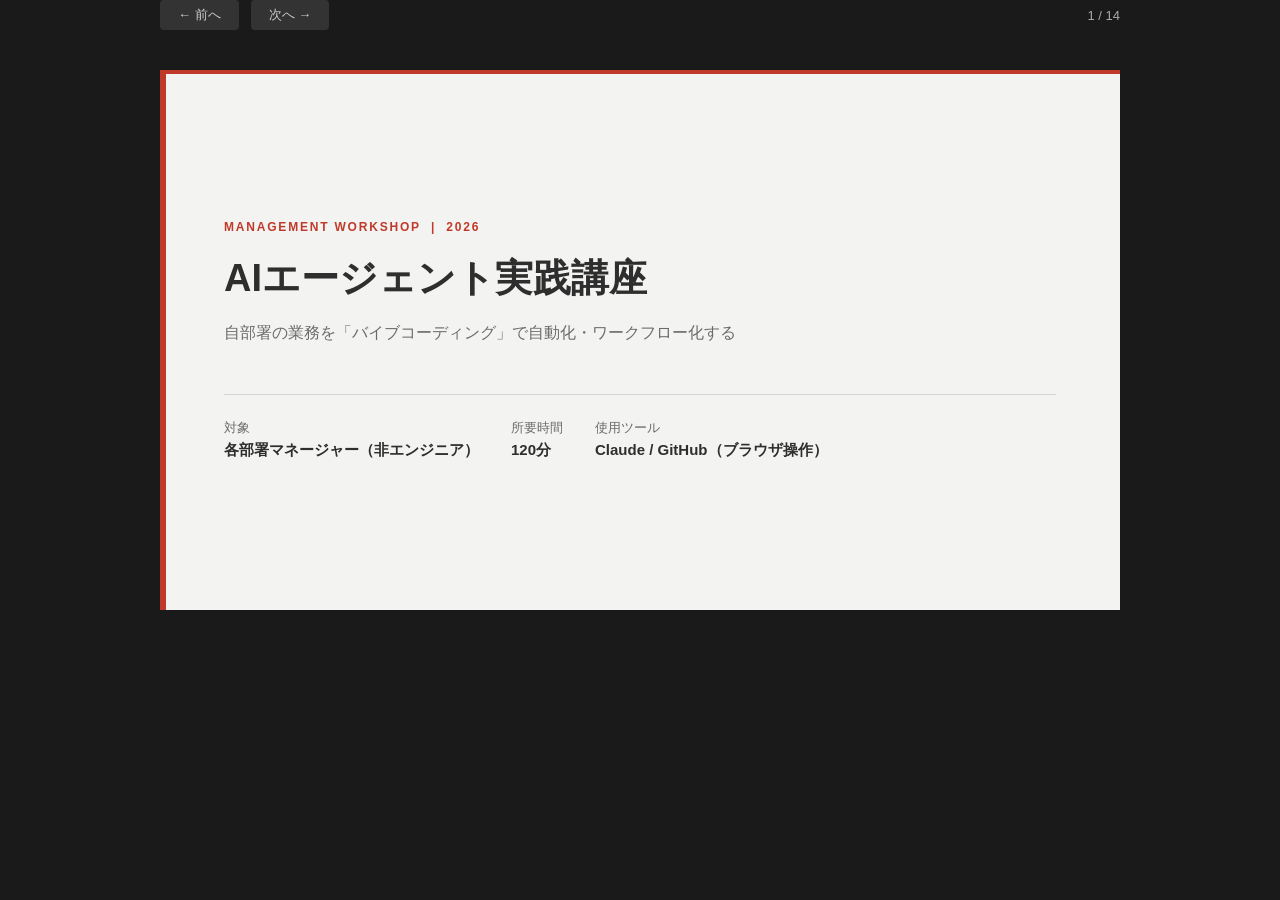
==== slides.html @ 0239a80a "Add training slide deck as slides.html HTML presentation with keyboard/click navigation covering all" ====
<!DOCTYPE html>
<html lang="ja">
<head>
  <meta charset="UTF-8" />
  <meta name="viewport" content="width=device-width, initial-scale=1.0" />
  <title>AIエージェント実践講座</title>
  <style>
    /* ===== 基本設定 ===== */
    * { box-sizing: border-box; margin: 0; padding: 0; }

    :root {
      --bg:      #F3F3F1;
      --bg-alt:  #ECEAE7;
      --text:    #2E2E2E;
      --sub:     #6B6B6B;
      --accent:  #C03A2B;
      --white:   #FFFFFF;
      --border:  #D8D5D0;
    }

    body {
      background: #1a1a1a;
      font-family: "Hiragino Sans", "Hiragino Kaku Gothic ProN", "Noto Sans JP", sans-serif;
      color: var(--text);
    }

    /* ===== スライド共通 ===== */
    .slide {
      display: none;
      width: 960px;
      min-height: 540px;
      margin: 40px auto;
      background: var(--bg);
      position: relative;
      overflow: hidden;
      padding: 56px 64px;
    }
    .slide.active { display: flex; flex-direction: column; justify-content: center; }

    /* 上部アクセントライン（全スライド共通） */
    .slide::before {
      content: "";
      position: absolute;
      top: 0; left: 0; right: 0;
      height: 4px;
      background: var(--accent);
    }

    /* ===== ナビゲーション ===== */
    #nav {
      width: 960px;
      margin: 0 auto 16px;
      display: flex;
      align-items: center;
      gap: 12px;
      color: #aaa;
      font-size: 13px;
    }
    #nav button {
      background: #333;
      color: #ccc;
      border: none;
      padding: 6px 18px;
      border-radius: 4px;
      cursor: pointer;
      font-size: 13px;
      transition: background 0.15s;
    }
    #nav button:hover { background: var(--accent); color: #fff; }
    #slide-counter { margin-left: auto; }

    /* ===== タイトルスライド ===== */
    .slide-title {
      background: var(--bg);
    }
    .slide-title .eyebrow {
      font-size: 12px;
      letter-spacing: 0.15em;
      text-transform: uppercase;
      color: var(--accent);
      font-weight: 600;
      margin-bottom: 20px;
    }
    .slide-title h1 {
      font-size: 38px;
      font-weight: 700;
      line-height: 1.3;
      color: var(--text);
      margin-bottom: 16px;
    }
    .slide-title .subtitle {
      font-size: 16px;
      color: var(--sub);
      margin-bottom: 48px;
      line-height: 1.7;
    }
    .slide-title .meta {
      display: flex;
      gap: 32px;
      border-top: 1px solid var(--border);
      padding-top: 24px;
    }
    .slide-title .meta-item {
      font-size: 13px;
      color: var(--sub);
    }
    .slide-title .meta-item span {
      display: block;
      font-size: 15px;
      font-weight: 600;
      color: var(--text);
      margin-top: 4px;
    }
    .slide-title .accent-bar {
      position: absolute;
      left: 0; top: 0; bottom: 0;
      width: 6px;
      background: var(--accent);
    }

    /* ===== セクション区切りスライド ===== */
    .slide-section {
      background: var(--bg-alt);
    }
    .slide-section .section-number {
      font-size: 11px;
      letter-spacing: 0.2em;
      color: var(--accent);
      font-weight: 700;
      margin-bottom: 16px;
    }
    .slide-section h2 {
      font-size: 40px;
      font-weight: 700;
      color: var(--text);
      line-height: 1.3;
      margin-bottom: 20px;
    }
    .slide-section .section-desc {
      font-size: 15px;
      color: var(--sub);
      line-height: 1.8;
      max-width: 600px;
    }
    .slide-section .time-badge {
      display: inline-block;
      background: var(--accent);
      color: #fff;
      font-size: 12px;
      font-weight: 600;
      padding: 4px 14px;
      border-radius: 2px;
      margin-bottom: 24px;
    }

    /* ===== コンテンツスライド共通 ===== */
    .slide-content h2 {
      font-size: 22px;
      font-weight: 700;
      color: var(--text);
      margin-bottom: 28px;
      padding-bottom: 12px;
      border-bottom: 1px solid var(--border);
    }
    .slide-content h3 {
      font-size: 15px;
      font-weight: 700;
      color: var(--accent);
      margin-bottom: 10px;
      letter-spacing: 0.05em;
    }

    /* ===== 引用ブロック ===== */
    .quote-block {
      border-left: 4px solid var(--accent);
      padding: 20px 28px;
      background: var(--white);
      margin: 8px 0 24px;
      border-radius: 0 4px 4px 0;
    }
    .quote-block p {
      font-size: 18px;
      font-weight: 600;
      color: var(--text);
      line-height: 1.7;
    }
    .quote-block .quote-sub {
      font-size: 14px;
      color: var(--sub);
      margin-top: 12px;
      font-weight: 400;
      line-height: 1.7;
    }

    /* ===== 箇条書き ===== */
    .bullet-list {
      list-style: none;
      display: flex;
      flex-direction: column;
      gap: 14px;
    }
    .bullet-list li {
      font-size: 15px;
      color: var(--text);
      line-height: 1.7;
      display: flex;
      align-items: flex-start;
      gap: 12px;
    }
    .bullet-list li::before {
      content: "";
      display: inline-block;
      width: 6px;
      height: 6px;
      background: var(--accent);
      border-radius: 50%;
      margin-top: 8px;
      flex-shrink: 0;
    }

    /* ===== テーブル ===== */
    table {
      width: 100%;
      border-collapse: collapse;
      font-size: 14px;
    }
    thead tr {
      background: var(--text);
      color: var(--white);
    }
    thead th {
      padding: 10px 16px;
      text-align: left;
      font-weight: 600;
      font-size: 13px;
    }
    tbody tr { border-bottom: 1px solid var(--border); }
    tbody tr:nth-child(even) { background: var(--bg-alt); }
    tbody td { padding: 11px 16px; color: var(--text); line-height: 1.5; }
    .td-time { color: var(--accent); font-weight: 700; white-space: nowrap; }
    .td-label {
      display: inline-block;
      background: var(--accent);
      color: #fff;
      font-size: 11px;
      padding: 2px 8px;
      border-radius: 2px;
      white-space: nowrap;
    }

    /* ===== 2カラムレイアウト ===== */
    .two-col {
      display: grid;
      grid-template-columns: 1fr 1fr;
      gap: 24px;
    }
    .col-card {
      background: var(--white);
      border-radius: 4px;
      padding: 20px 22px;
      border: 1px solid var(--border);
    }
    .col-card h3 {
      font-size: 13px;
      color: var(--accent);
      font-weight: 700;
      margin-bottom: 10px;
      letter-spacing: 0.05em;
    }
    .col-card p, .col-card li {
      font-size: 14px;
      color: var(--sub);
      line-height: 1.75;
    }
    .col-card ul { list-style: none; padding: 0; }
    .col-card ul li { display: flex; gap: 8px; align-items: flex-start; }
    .col-card ul li::before {
      content: "";
      width: 5px; height: 5px;
      background: var(--accent);
      border-radius: 50%;
      margin-top: 8px;
      flex-shrink: 0;
    }

    /* ===== ステップ表示 ===== */
    .steps {
      display: flex;
      flex-direction: column;
      gap: 16px;
    }
    .step {
      display: flex;
      gap: 20px;
      align-items: flex-start;
    }
    .step-number {
      width: 32px;
      height: 32px;
      background: var(--accent);
      color: #fff;
      border-radius: 50%;
      font-size: 14px;
      font-weight: 700;
      display: flex;
      align-items: center;
      justify-content: center;
      flex-shrink: 0;
    }
    .step-body h3 {
      font-size: 15px;
      font-weight: 700;
      color: var(--text);
      margin-bottom: 4px;
    }
    .step-body p {
      font-size: 13px;
      color: var(--sub);
      line-height: 1.7;
    }

    /* ===== ポイントボックス ===== */
    .point-box {
      background: var(--white);
      border: 1px solid var(--border);
      border-left: 4px solid var(--accent);
      padding: 14px 20px;
      border-radius: 0 4px 4px 0;
      font-size: 14px;
      color: var(--text);
      line-height: 1.7;
      margin-top: 20px;
    }
    .point-box strong { color: var(--accent); }

    /* ===== まとめスライド ===== */
    .slide-ending h2 {
      font-size: 26px;
      font-weight: 700;
      color: var(--text);
      margin-bottom: 32px;
    }
    .closing-cards {
      display: grid;
      grid-template-columns: 1fr 1fr 1fr;
      gap: 16px;
    }
    .closing-card {
      background: var(--white);
      border: 1px solid var(--border);
      border-top: 3px solid var(--accent);
      padding: 18px 16px;
      border-radius: 0 0 4px 4px;
    }
    .closing-card .card-label {
      font-size: 11px;
      color: var(--accent);
      font-weight: 700;
      letter-spacing: 0.1em;
      margin-bottom: 8px;
    }
    .closing-card p {
      font-size: 13px;
      color: var(--sub);
      line-height: 1.7;
    }

    /* ===== 印刷対応 ===== */
    @media print {
      body { background: #fff; }
      #nav { display: none; }
      .slide { display: flex !important; page-break-after: always; margin: 0; width: 100%; }
    }
  </style>
</head>
<body>

<!-- ナビゲーション -->
<div id="nav">
  <button onclick="changeSlide(-1)">&#8592; 前へ</button>
  <button onclick="changeSlide(1)">次へ &#8594;</button>
  <span id="slide-counter"></span>
</div>

<!-- ===== SLIDE 1: タイトル ===== -->
<div class="slide slide-title active">
  <div class="accent-bar"></div>
  <div class="eyebrow">Management Workshop &nbsp;|&nbsp; 2026</div>
  <h1>AIエージェント実践講座</h1>
  <p class="subtitle">
    自部署の業務を「バイブコーディング」で自動化・ワークフロー化する
  </p>
  <div class="meta">
    <div class="meta-item">対象<span>各部署マネージャー（非エンジニア）</span></div>
    <div class="meta-item">所要時間<span>120分</span></div>
    <div class="meta-item">使用ツール<span>Claude / GitHub（ブラウザ操作）</span></div>
  </div>
</div>

<!-- ===== SLIDE 2: コアメッセージ ===== -->
<div class="slide slide-content">
  <h2>本研修のコア・メッセージ</h2>
  <div class="quote-block">
    <p>「業務のAI化とは、業務の再現性をつくることと同義であり、<br>仕事のマネジメントの一要素である」</p>
    <p class="quote-sub">
      優秀な担当者の頭の中にあるノウハウ（属人化）を、AIへの指示書という形で言語化・型化する。<br>
      「誰がやっても同じ高クオリティの成果が出る仕組み」を作ることが、これからのマネージャーの重要な役割。
    </p>
  </div>
  <div class="point-box">
    <strong>今日のゴール：</strong>自部署の業務をAIで自動化するワークフローを構築し、組織の資産としてGitHubに保存する。
  </div>
</div>

<!-- ===== SLIDE 3: タイムテーブル ===== -->
<div class="slide slide-content">
  <h2>タイムテーブル（全120分）</h2>
  <table>
    <thead>
      <tr>
        <th>時間</th>
        <th>コンテンツ</th>
        <th>概要</th>
      </tr>
    </thead>
    <tbody>
      <tr>
        <td class="td-time">15分</td>
        <td><span class="td-label">1</span>&nbsp; イントロダクション</td>
        <td>AIの組織利用、マネジメントとの関連、バイブコーディングとは</td>
      </tr>
      <tr>
        <td class="td-time">25分</td>
        <td><span class="td-label">2</span>&nbsp; 講師デモンストレーション</td>
        <td>Claudeとのキャッチボール実演、GitHubへの保存手順</td>
      </tr>
      <tr>
        <td class="td-time">60分</td>
        <td><span class="td-label">3</span>&nbsp; ハンズオンワークショップ</td>
        <td>自部署の業務課題設定、Claudeでの構築、GitHubへの保存</td>
      </tr>
      <tr>
        <td class="td-time">20分</td>
        <td><span class="td-label">4</span>&nbsp; 成果発表・まとめ</td>
        <td>参加者からのシェア、今後の運用についての総括</td>
      </tr>
    </tbody>
  </table>
</div>

<!-- ===== SLIDE 4: Section - イントロ ===== -->
<div class="slide slide-section">
  <div class="section-number">SECTION 01</div>
  <div class="time-badge">15分</div>
  <h2>イントロダクション</h2>
  <p class="section-desc">
    AIエージェントの現在地を理解し、マネージャーとして「業務の再現性」をどう作るかを考える。
  </p>
</div>

<!-- ===== SLIDE 5: AIエージェントの現在地 ===== -->
<div class="slide slide-content">
  <h2>AIエージェントの現在地</h2>
  <div class="two-col">
    <div class="col-card">
      <h3>これまでのAI</h3>
      <p>指示されたことだけを返す「チャットボット」。質問に答えるだけで、自分では動かない。</p>
    </div>
    <div class="col-card">
      <h3>これからのAI（エージェント）</h3>
      <p>自律的に思考し、タスクを計画・実行する。複数のステップを自分でこなす「実行者」。</p>
    </div>
  </div>
  <div class="point-box" style="margin-top:24px;">
    <strong>本日使用：</strong>最高峰の論理的思考力を持つ「Claude」（Anthropic社）。自律型AIエージェントが、AIが自ら計画・実行する時代の到来を示している。
  </div>
</div>

<!-- ===== SLIDE 6: マネジメントと業務の再現性 ===== -->
<div class="slide slide-content">
  <h2>マネジメントと「業務の再現性」</h2>
  <div class="quote-block">
    <p>「自分でやった方が早い」からの脱却</p>
  </div>
  <ul class="bullet-list">
    <li>AIは「優秀だが社内事情を知らない新入社員」と捉える</li>
    <li>迷わず業務を完遂させるための<strong>「お仕事セット（指示書＋前提条件）」</strong>を作るのがマネージャーの役割</li>
    <li>一度作れば、誰でも同じクオリティの成果が出せる仕組みになる</li>
    <li>その蓄積が、部署の「知的資産」になる</li>
  </ul>
</div>

<!-- ===== SLIDE 7: バイブコーディングとは ===== -->
<div class="slide slide-content">
  <h2>バイブコーディングとは</h2>
  <div class="two-col">
    <div>
      <h3 style="color:var(--accent);font-size:14px;margin-bottom:12px;">従来のアプローチ</h3>
      <ul class="bullet-list">
        <li>プログラミング言語の習得が必要</li>
        <li>コードを一行ずつ書く</li>
        <li>エンジニアに依頼しなければ作れない</li>
      </ul>
    </div>
    <div>
      <h3 style="color:var(--accent);font-size:14px;margin-bottom:12px;">バイブコーディング</h3>
      <ul class="bullet-list">
        <li>プログラミング言語は不要</li>
        <li>日本語でAIに話しかけながら構築</li>
        <li>直感的に業務ツールやワークフローを作れる</li>
      </ul>
    </div>
  </div>
  <div class="point-box">
    「感覚（バイブ）」でAIと会話しながら、業務の自動化ツールを直感的に作っていく新しい開発体験。
  </div>
</div>

<!-- ===== SLIDE 8: なぜGitHubを使うのか ===== -->
<div class="slide slide-content">
  <h2>なぜGitHubを使うのか</h2>
  <div class="two-col">
    <div class="col-card">
      <h3>よくある誤解</h3>
      <p>「GitHubはエンジニアがプログラムを置く場所」</p>
    </div>
    <div class="col-card">
      <h3>本研修での位置づけ</h3>
      <p>「AI時代の<strong>業務マニュアル資産管理ツール</strong>」</p>
    </div>
  </div>
  <ul class="bullet-list" style="margin-top:24px;">
    <li>作成したプロンプトやワークフローを、チーム全員がいつでも参照・利用できる</li>
    <li>変更履歴が自動保存されるため、「以前のバージョンに戻す」が簡単</li>
    <li>ブラウザだけで操作でき、専門知識は不要</li>
    <li>今日の成果が、明日から使える「組織の資産」になる</li>
  </ul>
</div>

<!-- ===== SLIDE 9: Section - デモ ===== -->
<div class="slide slide-section">
  <div class="section-number">SECTION 02</div>
  <div class="time-badge">25分</div>
  <h2>講師デモンストレーション</h2>
  <p class="section-desc">
    実際の業務を題材に、Claudeとのキャッチボールと、GitHubへの保存手順をリアルタイムで実演します。
  </p>
</div>

<!-- ===== SLIDE 10: デモの内容 ===== -->
<div class="slide slide-content">
  <h2>デモンストレーションの流れ</h2>
  <div class="steps">
    <div class="step">
      <div class="step-number">1</div>
      <div class="step-body">
        <h3>業務テーマを設定する</h3>
        <p>例：「週次報告の自動要約」「企画書の骨子作成」など、実際の業務を題材に選定。</p>
      </div>
    </div>
    <div class="step">
      <div class="step-number">2</div>
      <div class="step-body">
        <h3>Claudeとのキャッチボールを実演する</h3>
        <p>一発で完璧な答えを求めず、「ここをもっと具体的に」「出力形式をテーブルにして」など、AIの回答を見ながら軌道修正していく過程を見せます。</p>
      </div>
    </div>
    <div class="step">
      <div class="step-number">3</div>
      <div class="step-body">
        <h3>GitHubへ保存する（資産化）</h3>
        <p>完成したプロンプトをテキスト化し、ブラウザ上で自分の部署フォルダに保存するまでを実演。[Add file] → [Create new file] → [Commit changes] の流れを確認します。</p>
      </div>
    </div>
  </div>
</div>

<!-- ===== SLIDE 11: Section - ハンズオン ===== -->
<div class="slide slide-section">
  <div class="section-number">SECTION 03</div>
  <div class="time-badge">60分</div>
  <h2>ハンズオンワークショップ</h2>
  <p class="section-desc">
    自部署の業務を実際に自動化してみましょう。作ったものをその場でGitHubに保存します。
  </p>
</div>

<!-- ===== SLIDE 12: ハンズオン3ステップ ===== -->
<div class="slide slide-content">
  <h2>ハンズオン 3ステップ</h2>
  <div class="steps">
    <div class="step">
      <div class="step-number">1</div>
      <div class="step-body">
        <h3>課題設定（5分）</h3>
        <p>「再現性を持たせたい・自動化したい」業務を1つ選ぶ。実際の顧客データや機密情報はダミーに置き換えること。</p>
      </div>
    </div>
    <div class="step">
      <div class="step-number">2</div>
      <div class="step-body">
        <h3>Claudeとのキャッチボールによる構築（40分）</h3>
        <p>選んだ業務をAIに実行させるためのプロンプト・ワークフローを構築する。詰まったら講師に声をかけてください。</p>
      </div>
    </div>
    <div class="step">
      <div class="step-number">3</div>
      <div class="step-body">
        <h3>GitHubへの保存（15分）</h3>
        <p>完成した「AIへの指示書（プロンプトと手順）」を、GitHubの自分の参加者用フォルダに保存する。</p>
      </div>
    </div>
  </div>
</div>

<!-- ===== SLIDE 13: Section - 成果発表 ===== -->
<div class="slide slide-section">
  <div class="section-number">SECTION 04</div>
  <div class="time-badge">20分</div>
  <h2>成果発表・まとめ</h2>
  <p class="section-desc">
    数名のマネージャーから発表してもらい、全体でノウハウを共有します。
  </p>
</div>

<!-- ===== SLIDE 14: まとめ ===== -->
<div class="slide slide-ending">
  <h2>今日の成果と、これからへ</h2>
  <div class="closing-cards">
    <div class="closing-card">
      <div class="card-label">TODAY'S OUTPUT</div>
      <p>今日GitHubに保存されたファイルは、明日から誰でも使える「新しい業務マニュアル」</p>
    </div>
    <div class="closing-card">
      <div class="card-label">KEY TAKEAWAY</div>
      <p>「業務の再現性を作る＝マネジメント」。AIへの指示書が、部署の知的資産になる</p>
    </div>
    <div class="closing-card">
      <div class="card-label">NEXT STEP</div>
      <p>このリポジトリを組織の資産として育て続ける。プロンプトは更新・改善を繰り返せる</p>
    </div>
  </div>
  <div class="quote-block" style="margin-top:28px;">
    <p style="font-size:16px;">「業務のAI化とは、業務の再現性をつくることと同義であり、<br>仕事のマネジメントの一要素である」</p>
  </div>
</div>

<!-- ===== JavaScript ===== -->
<script>
  const slides = document.querySelectorAll('.slide');
  let current = 0;

  function showSlide(n) {
    slides[current].classList.remove('active');
    current = (n + slides.length) % slides.length;
    slides[current].classList.add('active');
    document.getElementById('slide-counter').textContent =
      (current + 1) + ' / ' + slides.length;
  }

  function changeSlide(dir) { showSlide(current + dir); }

  document.addEventListener('keydown', e => {
    if (e.key === 'ArrowRight' || e.key === 'ArrowDown') changeSlide(1);
    if (e.key === 'ArrowLeft'  || e.key === 'ArrowUp')   changeSlide(-1);
  });

  // クリックで次へ（ナビ以外の領域）
  document.querySelectorAll('.slide').forEach(s => {
    s.addEventListener('click', () => changeSlide(1));
  });

  showSlide(0);
</script>
</body>
</html>
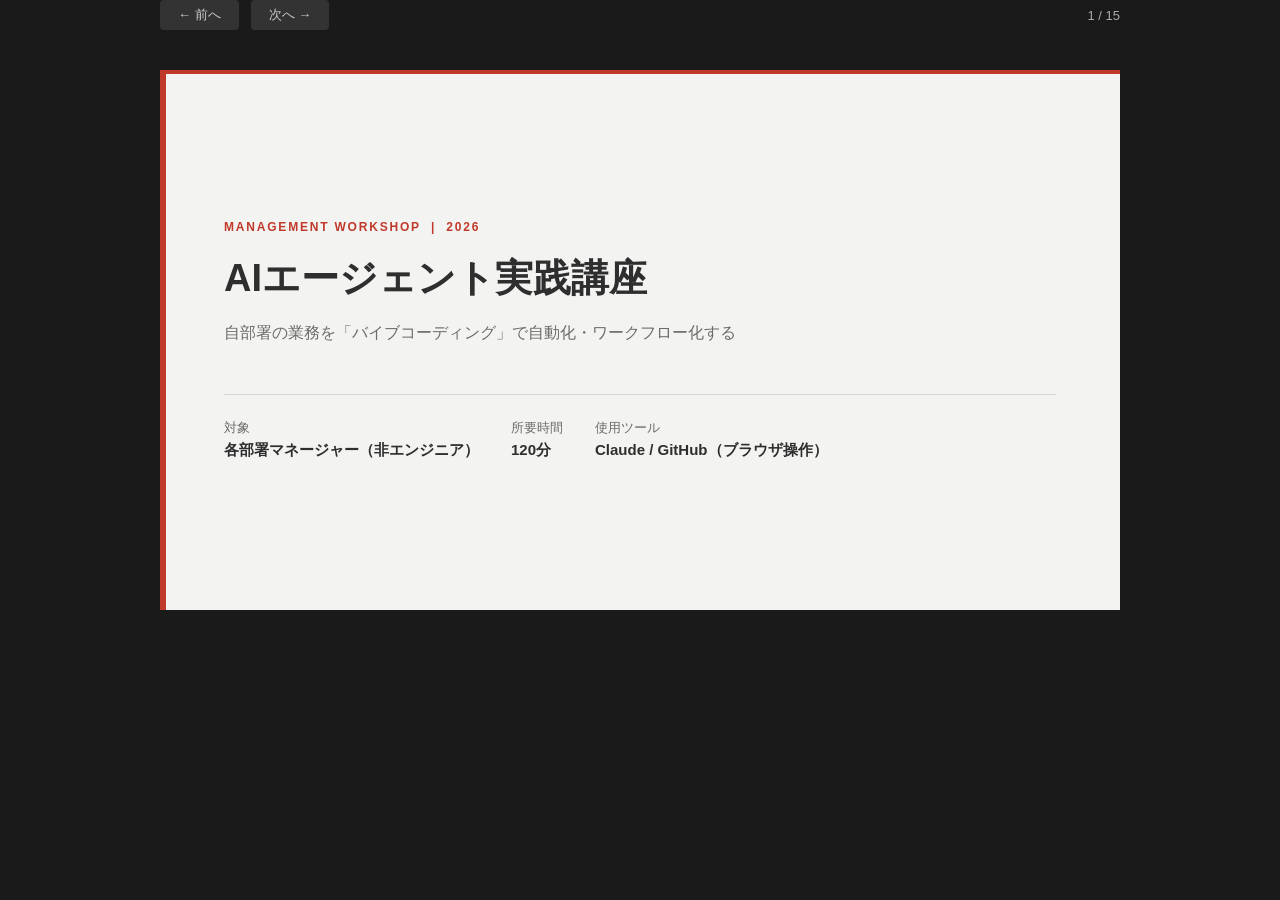
==== commit e2dfd55b: "Add Human-in-the-Loop slide to training deck Added slide explaining that large-scale automation is b" ====
--- a/slides.html
+++ b/slides.html
@@ -317,6 +317,56 @@
       font-size: 13px;
       color: var(--sub);
       line-height: 1.7;
+    }
+
+    /* ===== ヒューマンインザループ フロー図 ===== */
+    .hitl-flow {
+      display: flex;
+      align-items: center;
+      gap: 0;
+      margin: 28px 0 20px;
+      flex-wrap: nowrap;
+      justify-content: center;
+    }
+    .hitl-box {
+      padding: 10px 15px;
+      border-radius: 4px;
+      font-size: 13px;
+      font-weight: 600;
+      text-align: center;
+      white-space: nowrap;
+    }
+    .hitl-task {
+      background: var(--bg-alt);
+      border: 1px solid var(--border);
+      color: var(--text);
+    }
+    .hitl-check {
+      background: var(--accent);
+      color: #fff;
+      font-size: 12px;
+      font-weight: 700;
+    }
+    .hitl-arrow {
+      color: var(--border);
+      font-size: 20px;
+      padding: 0 8px;
+      flex-shrink: 0;
+    }
+    .hitl-result {
+      background: var(--text);
+      color: #fff;
+      padding: 10px 18px;
+      border-radius: 4px;
+      font-size: 13px;
+      font-weight: 700;
+      white-space: nowrap;
+    }
+    .hitl-dots {
+      font-size: 18px;
+      color: var(--border);
+      padding: 0 4px;
+      letter-spacing: 2px;
     }
 
     /* ===== ポイントボックス ===== */
@@ -490,7 +540,38 @@
   </ul>
 </div>
 
-<!-- ===== SLIDE 7: バイブコーディングとは ===== -->
+<!-- ===== SLIDE 7: ヒューマンインザループ ===== -->
+<div class="slide slide-content">
+  <h2>大きな自動化は「小さな一歩」の積み重ね</h2>
+  <div class="hitl-flow">
+    <div class="hitl-box hitl-task">小さな<br>自動化</div>
+    <div class="hitl-arrow">&#8594;</div>
+    <div class="hitl-box hitl-check">人間が<br>チェック</div>
+    <div class="hitl-arrow">&#8594;</div>
+    <div class="hitl-box hitl-task">小さな<br>自動化</div>
+    <div class="hitl-arrow">&#8594;</div>
+    <div class="hitl-box hitl-check">人間が<br>チェック</div>
+    <div class="hitl-arrow">&#8594;</div>
+    <div class="hitl-dots">&#8230;</div>
+    <div class="hitl-arrow">&#8594;</div>
+    <div class="hitl-box hitl-result">大きな<br>自動化</div>
+  </div>
+  <div class="two-col">
+    <div class="col-card">
+      <h3>ヒューマンインザループとは</h3>
+      <p>AIが処理を進める各工程に、人間が確認・判断を挟む仕組みのこと。現時点では、AIを完全に独り立ちさせるのではなく、人間が要所でチェックすることで品質と安全性を担保する。</p>
+    </div>
+    <div class="col-card">
+      <h3>だからこそ、小さく始める</h3>
+      <p>最初から全工程を自動化しようとしなくていい。「この一作業だけAIに任せてみる」という小さな積み重ねが、やがて部署全体の大きな自動化につながる。</p>
+    </div>
+  </div>
+  <div class="point-box">
+    <strong>今日の研修の位置づけ：</strong>その「最初の小さな一歩」を、実際に手を動かして体験する場です。
+  </div>
+</div>
+
+<!-- ===== SLIDE 8: バイブコーディングとは ===== -->
 <div class="slide slide-content">
   <h2>バイブコーディングとは</h2>
   <div class="two-col">
@@ -516,7 +597,7 @@
   </div>
 </div>
 
-<!-- ===== SLIDE 8: なぜGitHubを使うのか ===== -->
+<!-- ===== SLIDE 9: なぜGitHubを使うのか ===== -->
 <div class="slide slide-content">
   <h2>なぜGitHubを使うのか</h2>
   <div class="two-col">
@@ -537,7 +618,7 @@
   </ul>
 </div>
 
-<!-- ===== SLIDE 9: Section - デモ ===== -->
+<!-- ===== SLIDE 10: Section - デモ ===== -->
 <div class="slide slide-section">
   <div class="section-number">SECTION 02</div>
   <div class="time-badge">25分</div>
@@ -547,7 +628,7 @@
   </p>
 </div>
 
-<!-- ===== SLIDE 10: デモの内容 ===== -->
+<!-- ===== SLIDE 11: デモの内容 ===== -->
 <div class="slide slide-content">
   <h2>デモンストレーションの流れ</h2>
   <div class="steps">
@@ -575,7 +656,7 @@
   </div>
 </div>
 
-<!-- ===== SLIDE 11: Section - ハンズオン ===== -->
+<!-- ===== SLIDE 12: Section - ハンズオン ===== -->
 <div class="slide slide-section">
   <div class="section-number">SECTION 03</div>
   <div class="time-badge">60分</div>
@@ -585,7 +666,7 @@
   </p>
 </div>
 
-<!-- ===== SLIDE 12: ハンズオン3ステップ ===== -->
+<!-- ===== SLIDE 13: ハンズオン3ステップ ===== -->
 <div class="slide slide-content">
   <h2>ハンズオン 3ステップ</h2>
   <div class="steps">
@@ -613,7 +694,7 @@
   </div>
 </div>
 
-<!-- ===== SLIDE 13: Section - 成果発表 ===== -->
+<!-- ===== SLIDE 14: Section - 成果発表 ===== -->
 <div class="slide slide-section">
   <div class="section-number">SECTION 04</div>
   <div class="time-badge">20分</div>
@@ -623,7 +704,7 @@
   </p>
 </div>
 
-<!-- ===== SLIDE 14: まとめ ===== -->
+<!-- ===== SLIDE 15: まとめ ===== -->
 <div class="slide slide-ending">
   <h2>今日の成果と、これからへ</h2>
   <div class="closing-cards">
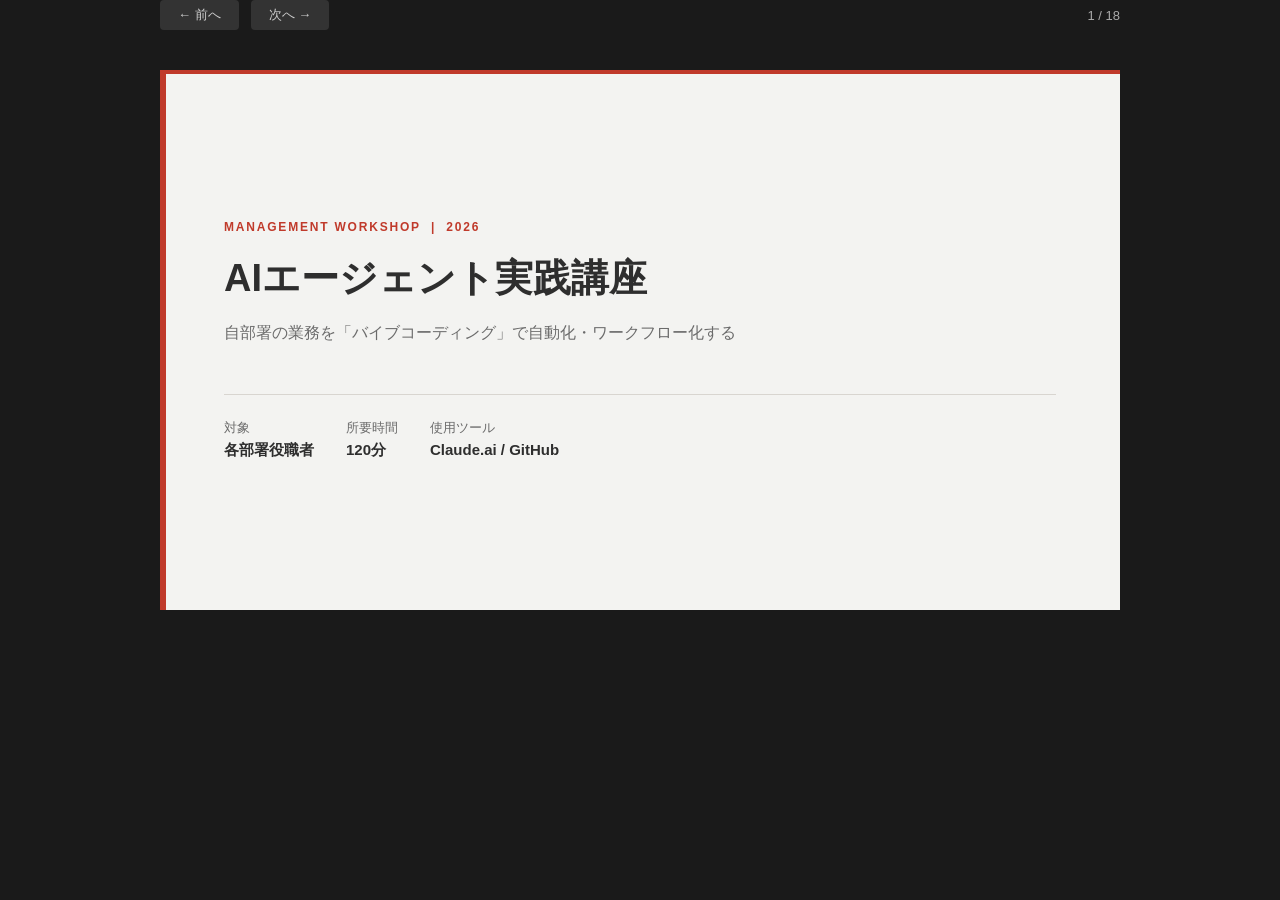
==== commit 031d5cd1: "スライド内容を全面改訂 - SLIDE 6: 結論テキスト追加・SLIDE 7へのブリッジ補足 - SLIDE 6.5: 「AIに任せられる仕事とは」新規追加 - SLIDE 7: ヒューマンインザル" ====
--- a/slides.html
+++ b/slides.html
@@ -403,7 +403,7 @@
       border-radius: 0 0 4px 4px;
     }
     .closing-card .card-label {
-      font-size: 11px;
+      font-size: 15px;
       color: var(--accent);
       font-weight: 700;
       letter-spacing: 0.1em;
@@ -441,9 +441,9 @@
     自部署の業務を「バイブコーディング」で自動化・ワークフロー化する
   </p>
   <div class="meta">
-    <div class="meta-item">対象<span>各部署マネージャー（非エンジニア）</span></div>
+    <div class="meta-item">対象<span>各部署役職者</span></div>
     <div class="meta-item">所要時間<span>120分</span></div>
-    <div class="meta-item">使用ツール<span>Claude / GitHub（ブラウザ操作）</span></div>
+    <div class="meta-item">使用ツール<span>Claude.ai / GitHub</span></div>
   </div>
 </div>
 
@@ -451,14 +451,16 @@
 <div class="slide slide-content">
   <h2>本研修のコア・メッセージ</h2>
   <div class="quote-block">
-    <p>「業務のAI化とは、業務の再現性をつくることと同義であり、<br>仕事のマネジメントの一要素である」</p>
+    <p>業務のAI化 ≒ 自動化<br>
+      ＝業務の再現性を作ること
+    </p>
     <p class="quote-sub">
       優秀な担当者の頭の中にあるノウハウ（属人化）を、AIへの指示書という形で言語化・型化する。<br>
-      「誰がやっても同じ高クオリティの成果が出る仕組み」を作ることが、これからのマネージャーの重要な役割。
+      <strong>誰（AI）がやっても同じクオリティの成果物が出る仕組み</strong>を作ることが、「仕事のマネジメント」として重要になる。
     </p>
   </div>
   <div class="point-box">
-    <strong>今日のゴール：</strong>自部署の業務をAIで自動化するワークフローを構築し、組織の資産としてGitHubに保存する。
+    <strong>今日のゴール：</strong>業務をAIに代替していく基本ステップの理解
   </div>
 </div>
 
@@ -468,31 +470,31 @@
   <table>
     <thead>
       <tr>
-        <th>時間</th>
+        <th>パート</th>
         <th>コンテンツ</th>
         <th>概要</th>
       </tr>
     </thead>
     <tbody>
       <tr>
-        <td class="td-time">15分</td>
+        <td class="td-time">前半</td>
         <td><span class="td-label">1</span>&nbsp; イントロダクション</td>
         <td>AIの組織利用、マネジメントとの関連、バイブコーディングとは</td>
       </tr>
       <tr>
-        <td class="td-time">25分</td>
-        <td><span class="td-label">2</span>&nbsp; 講師デモンストレーション</td>
+        <td></td>
+        <td><span class="td-label">2</span>&nbsp; デモンストレーション</td>
         <td>Claudeとのキャッチボール実演、GitHubへの保存手順</td>
       </tr>
       <tr>
-        <td class="td-time">60分</td>
-        <td><span class="td-label">3</span>&nbsp; ハンズオンワークショップ</td>
-        <td>自部署の業務課題設定、Claudeでの構築、GitHubへの保存</td>
+        <td class="td-time">後半</td>
+        <td><span class="td-label">3</span>&nbsp; 実際にやってみる</td>
+        <td>自部署の業務課題設定、Claudeで業務フローの切り出し、GitHubへの保存までを体験</td>
       </tr>
       <tr>
-        <td class="td-time">20分</td>
-        <td><span class="td-label">4</span>&nbsp; 成果発表・まとめ</td>
-        <td>参加者からのシェア、今後の運用についての総括</td>
+        <td></td>
+        <td><span class="td-label">4</span>&nbsp; 発表・まとめ</td>
+        <td>Claudeとのキャッチボール内容や実際に作ったものをシェア、まとめ</td>
       </tr>
     </tbody>
   </table>
@@ -504,7 +506,7 @@
   <div class="time-badge">15分</div>
   <h2>イントロダクション</h2>
   <p class="section-desc">
-    AIエージェントの現在地を理解し、マネージャーとして「業務の再現性」をどう作るかを考える。
+    AIエージェントの現在地を理解し、仕事のマネジメントの一環として「業務の再現性」をどう作るかを考える。
   </p>
 </div>
 
@@ -522,7 +524,8 @@
     </div>
   </div>
   <div class="point-box" style="margin-top:24px;">
-    <strong>本日使用：</strong>最高峰の論理的思考力を持つ「Claude」（Anthropic社）。自律型AIエージェントが、AIが自ら計画・実行する時代の到来を示している。
+    <strong>本日使用：</strong>高精度の生成AI「Claude」（Anthropic社）。<br>自然なやり取りができるほか、複雑な文脈を理解して自律的に課題を解決する「AIエージェント」としての活用方法が注目されている。<br>
+    「指示を忠実に守る新人」
   </div>
 </div>
 
@@ -534,41 +537,94 @@
   </div>
   <ul class="bullet-list">
     <li>AIは「優秀だが社内事情を知らない新入社員」と捉える</li>
-    <li>迷わず業務を完遂させるための<strong>「お仕事セット（指示書＋前提条件）」</strong>を作るのがマネージャーの役割</li>
+    <li>迷わず業務を完遂させるための<strong>「お仕事マニュアル（指示書＋前提条件）」</strong>を作るのがマネージャーの役割</li>
     <li>一度作れば、誰でも同じクオリティの成果が出せる仕組みになる</li>
     <li>その蓄積が、部署の「知的資産」になる</li>
   </ul>
+  <div class="point-box" style="margin-top:24px; font-size:16px; font-weight:700; text-align:center;">
+    AIへの指示書を作ること＝マネジメント業務の一部<br>
+    <span style="font-size:13px; font-weight:400; color:var(--sub);">ただし、最初から完璧な指示書は作れない。人間が確認しながら、少しずつ育てていくものでよい。</span>
+  </div>
+</div>
+
+<!-- ===== SLIDE 6.5: AIに任せられる仕事 ===== -->
+<div class="slide slide-content">
+  <h2>AIに任せられる仕事とは</h2>
+  <div class="quote-block">
+    <p>誰でもできる仕事は、AIでもできる仕事。</p>
+    <p class="quote-sub">手順が決まっている、判断基準が明確、繰り返し発生する——そういう仕事は、AIが最も得意とするところです。</p>
+  </div>
+  <div class="steps" style="margin-top:8px;">
+    <div class="step">
+      <div class="step-number">1</div>
+      <div class="step-body">
+        <h3>小さな仕事を少しずつAIへ</h3>
+        <p>一つひとつは小さくても、AIに任せられる仕事が増えるほど、まとまった業務の塊をAIが担えるようになる。</p>
+      </div>
+    </div>
+    <div class="step">
+      <div class="step-number">2</div>
+      <div class="step-body">
+        <h3>人間はミスが起きやすい「要所」だけ確認する</h3>
+        <p>全部を人間が見なくていい。判断が難しい場面や、間違えると影響が大きい場面だけ、人間がチェックする。</p>
+      </div>
+    </div>
+  </div>
 </div>
 
 <!-- ===== SLIDE 7: ヒューマンインザループ ===== -->
 <div class="slide slide-content">
   <h2>大きな自動化は「小さな一歩」の積み重ね</h2>
-  <div class="hitl-flow">
-    <div class="hitl-box hitl-task">小さな<br>自動化</div>
-    <div class="hitl-arrow">&#8594;</div>
-    <div class="hitl-box hitl-check">人間が<br>チェック</div>
-    <div class="hitl-arrow">&#8594;</div>
-    <div class="hitl-box hitl-task">小さな<br>自動化</div>
-    <div class="hitl-arrow">&#8594;</div>
-    <div class="hitl-box hitl-check">人間が<br>チェック</div>
-    <div class="hitl-arrow">&#8594;</div>
-    <div class="hitl-dots">&#8230;</div>
-    <div class="hitl-arrow">&#8594;</div>
-    <div class="hitl-box hitl-result">大きな<br>自動化</div>
-  </div>
-  <div class="two-col">
-    <div class="col-card">
-      <h3>ヒューマンインザループとは</h3>
-      <p>AIが処理を進める各工程に、人間が確認・判断を挟む仕組みのこと。現時点では、AIを完全に独り立ちさせるのではなく、人間が要所でチェックすることで品質と安全性を担保する。</p>
-    </div>
-    <div class="col-card">
-      <h3>だからこそ、小さく始める</h3>
-      <p>最初から全工程を自動化しようとしなくていい。「この一作業だけAIに任せてみる」という小さな積み重ねが、やがて部署全体の大きな自動化につながる。</p>
-    </div>
+  <div style="display:flex; align-items:center; gap:16px; margin: 24px 0 20px;">
+
+    <!-- 3つの小ブロック -->
+    <div style="display:flex; flex-direction:column; gap:10px; flex:1;">
+      
+      <div style="display:flex; align-items:center; gap:8px;">
+        <div class="hitl-box hitl-task" style="flex:1; text-align:center;">小さな自動化</div>
+        <div class="hitl-arrow">&#8594;</div>
+        <div class="hitl-box hitl-check" style="flex:1; text-align:center;">人間が確認</div>
+      </div>
+      <div style="display:flex; align-items:center; gap:8px;">
+        <div class="hitl-box hitl-task" style="flex:1; text-align:center;">小さな自動化</div>
+        <div class="hitl-arrow">&#8594;</div>
+        <div class="hitl-box hitl-check" style="flex:1; text-align:center;">人間が確認</div>
+      </div>
+      <div style="display:flex; align-items:center; gap:8px;">
+        <div class="hitl-box hitl-task" style="flex:1; text-align:center;">小さな自動化</div>
+        <div class="hitl-arrow">&#8594;</div>
+        <div class="hitl-box hitl-check" style="flex:1; text-align:center;">人間が確認</div>
+      </div>
+      <div style="font-size:11px; color:var(--accent); font-weight:700; letter-spacing:0.08em; margin-bottom:2px;">
+        ※ 人間が確認を挟む工程を「ヒューマンインザループ」と呼ぶ
+      </div>
+    </div>
+
+    <!-- 統合の矢印 -->
+    <div style="display:flex; flex-direction:column; align-items:center; gap:2px; color:var(--border); font-size:22px; line-height:1;">
+      <span>&#8599;</span>
+      <span>&#8594;</span>
+      <span>&#8600;</span>
+    </div>
+
+    <!-- 大きな自動化 -->
+    <div class="hitl-box hitl-result" style="padding: 24px 20px; font-size:15px; white-space:nowrap;">
+      大きな<br>自動化
+    </div>
+
   </div>
   <div class="point-box">
-    <strong>今日の研修の位置づけ：</strong>その「最初の小さな一歩」を、実際に手を動かして体験する場です。
-  </div>
+    <strong>「最初の小さな自動化」を、実際に手を動かして体験し理解を深めましょう。
+  </div>
+</div>
+
+<!-- ===== SLIDE 7.5: 手を動かす前に ===== -->
+<div class="slide slide-section">
+  <h2>手を動かす前に…</h2>
+  <p class="section-desc">
+    Cluadeは、自動化されたフローを作る際に裏でコードを書いています。<br>
+    実践に入る前に、「バイブコーディング」「コードのバージョン管理」の概念に軽く触れておきます。
+  </p>
 </div>
 
 <!-- ===== SLIDE 8: バイブコーディングとは ===== -->
@@ -593,64 +649,107 @@
     </div>
   </div>
   <div class="point-box">
-    「感覚（バイブ）」でAIと会話しながら、業務の自動化ツールを直感的に作っていく新しい開発体験。
+    「感覚（バイブス）」でAIと会話しながら、業務の自動化ツールを直感的に作っていく新しい開発体験。
+  </div>
+</div>
+
+<!-- ===== SLIDE 8.5: コードのバージョン管理 ===== -->
+<div class="slide slide-content">
+  <h2>コードのバージョン管理</h2>
+  <div class="quote-block">
+    <p>Claudeと作ったコード（業務フロー）は、<br>個人のパソコンやアカウントだけで使うだけでは属人化したまま</p>
+    <p class="quote-sub">
+    チームで共有・更新・継承できる状態にして初めて、「組織」の財産になります。</p>
+  </div>
+  <div class="two-col" style="margin-top:8px;">
+    <div class="col-card">
+      <h3>バージョン管理がないと…</h3>
+      <ul>
+        <li>「前の版の方がよかった」が戻せない</li>
+        <li>誰が・いつ・何を変えたかわからない</li>
+        <li>担当者が変わると引き継げない</li>
+        <li>同じフローを別の人が一から作り直す</li>
+      </ul>
+    </div>
+    <div class="col-card">
+      <h3>バージョン管理があると…</h3>
+      <ul>
+        <li>変更履歴が自動で残り、いつでも過去に戻せる</li>
+        <li>チーム全員が同じ最新版を使える</li>
+        <li>改善のたびに蓄積され、フローが育っていく</li>
+        <li>部署の「業務ノウハウ」が組織に残る</li>
+      </ul>
+    </div>
   </div>
 </div>
 
 <!-- ===== SLIDE 9: なぜGitHubを使うのか ===== -->
 <div class="slide slide-content">
-  <h2>なぜGitHubを使うのか</h2>
+  <h2>バージョン管理はGitHubが定番</h2>
   <div class="two-col">
     <div class="col-card">
-      <h3>よくある誤解</h3>
-      <p>「GitHubはエンジニアがプログラムを置く場所」</p>
+      <h3>Githubって？</h3>
+      <p>世界中の開発者がプログラムのソースコードを保存、共有、共同開発できるWeb上のサービス。</p>
     </div>
     <div class="col-card">
       <h3>本研修での位置づけ</h3>
-      <p>「AI時代の<strong>業務マニュアル資産管理ツール</strong>」</p>
+      <p>AIが作った工程を<strong>そのまま保存・共有・共同開発できる</strong>ワークフローデータベース</p>
     </div>
   </div>
   <ul class="bullet-list" style="margin-top:24px;">
     <li>作成したプロンプトやワークフローを、チーム全員がいつでも参照・利用できる</li>
     <li>変更履歴が自動保存されるため、「以前のバージョンに戻す」が簡単</li>
-    <li>ブラウザだけで操作でき、専門知識は不要</li>
-    <li>今日の成果が、明日から使える「組織の資産」になる</li>
+    <li>ローカルファイルと連携させることで外出先でもパソコンで作った業務フローや成果物にアクセスできる</li>
   </ul>
+  <div class="point-box">初めは英語だらけで拒否感があると思いますが、慣れれば強力なサポートツールです。日本語の解説記事も多いので、ぜひ勉強してみてください。</div>
 </div>
 
 <!-- ===== SLIDE 10: Section - デモ ===== -->
 <div class="slide slide-section">
   <div class="section-number">SECTION 02</div>
-  <div class="time-badge">25分</div>
-  <h2>講師デモンストレーション</h2>
+  <h2>デモンストレーション</h2>
   <p class="section-desc">
-    実際の業務を題材に、Claudeとのキャッチボールと、GitHubへの保存手順をリアルタイムで実演します。
+    実際の業務を題材に、Claudeとのキャッチボールと、GitHubへの保存手順の流れを紹介
   </p>
 </div>
 
 <!-- ===== SLIDE 11: デモの内容 ===== -->
 <div class="slide slide-content">
-  <h2>デモンストレーションの流れ</h2>
+  <h2>実践の流れ</h2>
   <div class="steps">
     <div class="step">
       <div class="step-number">1</div>
       <div class="step-body">
         <h3>業務テーマを設定する</h3>
-        <p>例：「週次報告の自動要約」「企画書の骨子作成」など、実際の業務を題材に選定。</p>
+        <p>例：「WEBサイトの作成」「生データから集計データ作成」など、実際の業務を題材に選定。</p>
       </div>
     </div>
     <div class="step">
       <div class="step-number">2</div>
       <div class="step-body">
-        <h3>Claudeとのキャッチボールを実演する</h3>
-        <p>一発で完璧な答えを求めず、「ここをもっと具体的に」「出力形式をテーブルにして」など、AIの回答を見ながら軌道修正していく過程を見せます。</p>
+        <h3>Claudeとのキャッチボール</h3>
+        <p>一発で完璧な答えを求めず、「上下のセクションで同じレイアウトを使わないで」「年月表記は生データから取得して」など、AIの回答を見ながら軌道修正する</p>
+        <div style="margin-top:12px; border:1px solid var(--border); border-left:4px solid var(--accent); border-radius:0 4px 4px 0; padding:10px 14px; background:var(--white);">
+          <span style="display:inline-block; background:var(--accent); color:#fff; font-size:10px; font-weight:700; letter-spacing:0.1em; padding:2px 8px; border-radius:2px; margin-bottom:6px;">POINT</span>
+          <p style="font-size:13px; color:var(--text); line-height:1.7; margin:0;">「これは絶対考慮してほしい」というルールが固まってきたら、<strong>「CLAUDE.mdに業務ルールとしてまとめて」</strong>と指示する。<br>
+          CLAUDE.mdはClaudeが作業前に読む専用の指示書（Gemの指示と同じようなもの）。一度書いておけば毎回言わなくてよくなる。</p>
+        </div>
       </div>
     </div>
     <div class="step">
       <div class="step-number">3</div>
       <div class="step-body">
         <h3>GitHubへ保存する（資産化）</h3>
-        <p>完成したプロンプトをテキスト化し、ブラウザ上で自分の部署フォルダに保存するまでを実演。[Add file] → [Create new file] → [Commit changes] の流れを確認します。</p>
+        <p>及第点の成果物が出るようになってきたら、一度作成されたものをGithubへ保存。<br>
+        「プッシュして」⇒PRを作成⇒PRを表示⇒マージ</p>
+      </div>
+    </div>
+    <div class="step">
+      <div class="step-number">4</div>
+      <div class="step-body">
+        <h3>フローをブラッシュアップ</h3>
+        <p>より理想に近い結果が得られるように、さらにClaudeとやり取りを重ね、プッシュしまくる。<br>
+        コードの履歴は自動的にGithubに記録されるので安心。<br>（Claudにコミット履歴を読み取らせたら、自分の思考の癖も分析してくれるかも）</p>
       </div>
     </div>
   </div>
@@ -662,26 +761,32 @@
   <div class="time-badge">60分</div>
   <h2>ハンズオンワークショップ</h2>
   <p class="section-desc">
-    自部署の業務を実際に自動化してみましょう。作ったものをその場でGitHubに保存します。
+    自部署の業務を実際に自動化してみましょう。<br>作ったものをその場でGitHubに保存します。
   </p>
 </div>
 
 <!-- ===== SLIDE 13: ハンズオン3ステップ ===== -->
 <div class="slide slide-content">
-  <h2>ハンズオン 3ステップ</h2>
+  <h2>実践 3ステップ</h2>
   <div class="steps">
     <div class="step">
       <div class="step-number">1</div>
       <div class="step-body">
-        <h3>課題設定（5分）</h3>
-        <p>「再現性を持たせたい・自動化したい」業務を1つ選ぶ。実際の顧客データや機密情報はダミーに置き換えること。</p>
+        <h3>課題設定</h3>
+        <p>「再現性を持たせたい・自動化したい」業務を1つ選ぶ。実際の顧客データや機密情報はダミーに置き換えること。<br>
+        参考：先日回答いただいたAI化希望業務リスト</p>
       </div>
     </div>
     <div class="step">
       <div class="step-number">2</div>
       <div class="step-body">
-        <h3>Claudeとのキャッチボールによる構築（40分）</h3>
-        <p>選んだ業務をAIに実行させるためのプロンプト・ワークフローを構築する。詰まったら講師に声をかけてください。</p>
+        <h3>Claudeとのキャッチボールによる構築</h3>
+        <p>選んだ業務のワークフローを、Claudeに相談しながら構築する。<br>詰まったら河村に声をかけてください。</p>
+        <div style="margin-top:12px; border:1px solid var(--border); border-left:4px solid var(--accent); border-radius:0 4px 4px 0; padding:10px 14px; background:var(--white);">
+          <span style="display:inline-block; background:var(--accent); color:#fff; font-size:10px; font-weight:700; letter-spacing:0.1em; padding:2px 8px; border-radius:2px; margin-bottom:6px;">POINT</span>
+          <p style="font-size:13px; color:var(--text); line-height:1.7; margin:0;">「これは絶対考慮してほしい」というルールが固まってきたら、<strong>「CLAUDE.mdに業務ルールとしてまとめて」</strong>と指示する。<br>
+          CLAUDE.mdはClaudeが作業前に読む専用の指示書（Gemの指示と同じようなもの）。一度書いておけば毎回言わなくてよくなる。</p>
+        </div>
       </div>
     </div>
     <div class="step">
@@ -700,29 +805,33 @@
   <div class="time-badge">20分</div>
   <h2>成果発表・まとめ</h2>
   <p class="section-desc">
-    数名のマネージャーから発表してもらい、全体でノウハウを共有します。
+    Claudeとどんなやり取りをしたか共有しよう
   </p>
 </div>
 
 <!-- ===== SLIDE 15: まとめ ===== -->
 <div class="slide slide-ending">
-  <h2>今日の成果と、これからへ</h2>
+  <h2>業務は小さな手順と判断の集まり</h2>
   <div class="closing-cards">
     <div class="closing-card">
-      <div class="card-label">TODAY'S OUTPUT</div>
-      <p>今日GitHubに保存されたファイルは、明日から誰でも使える「新しい業務マニュアル」</p>
+      <h3 class="card-label">小さな自動化の一歩</h3>
+      <p>今日作成したフローは、インパクトはなくとも、大きな改善に向けた第一歩。</p>
     </div>
     <div class="closing-card">
-      <div class="card-label">KEY TAKEAWAY</div>
-      <p>「業務の再現性を作る＝マネジメント」。AIへの指示書が、部署の知的資産になる</p>
+      <h3 class="card-label">小さな自動化から再現性ある業務フローへ</h3>
+      <p>小さな自動化が積み重なって、業務の再現性につながっていく。業務フロー自体が属人化しない共有資産になるから、新しく入る人も自分自身も楽になる。
+      </p>
     </div>
     <div class="closing-card">
-      <div class="card-label">NEXT STEP</div>
-      <p>このリポジトリを組織の資産として育て続ける。プロンプトは更新・改善を繰り返せる</p>
+      <h3 class="card-label">業務工程単位でPDCAを回し続ける</h3>
+      <p>今日作ったものやこれまで試しに作ったものが満足いかなくくても、泥臭く改善し続ける。コードの変更履歴がまた資産になる。
+      </p>
     </div>
   </div>
   <div class="quote-block" style="margin-top:28px;">
-    <p style="font-size:16px;">「業務のAI化とは、業務の再現性をつくることと同義であり、<br>仕事のマネジメントの一要素である」</p>
+    <p style="font-size:16px;">業務のAI化＝業務の再現性をつくること。<br>
+    実態は泥臭いですが、頑張りましょう！<br>
+  ご相談は口頭でも、「<a href="https://www.chatwork.com/#!rid430247300" target="_blank">なんでも相談チャット</a>」でも歓迎です</p>
   </div>
 </div>
 
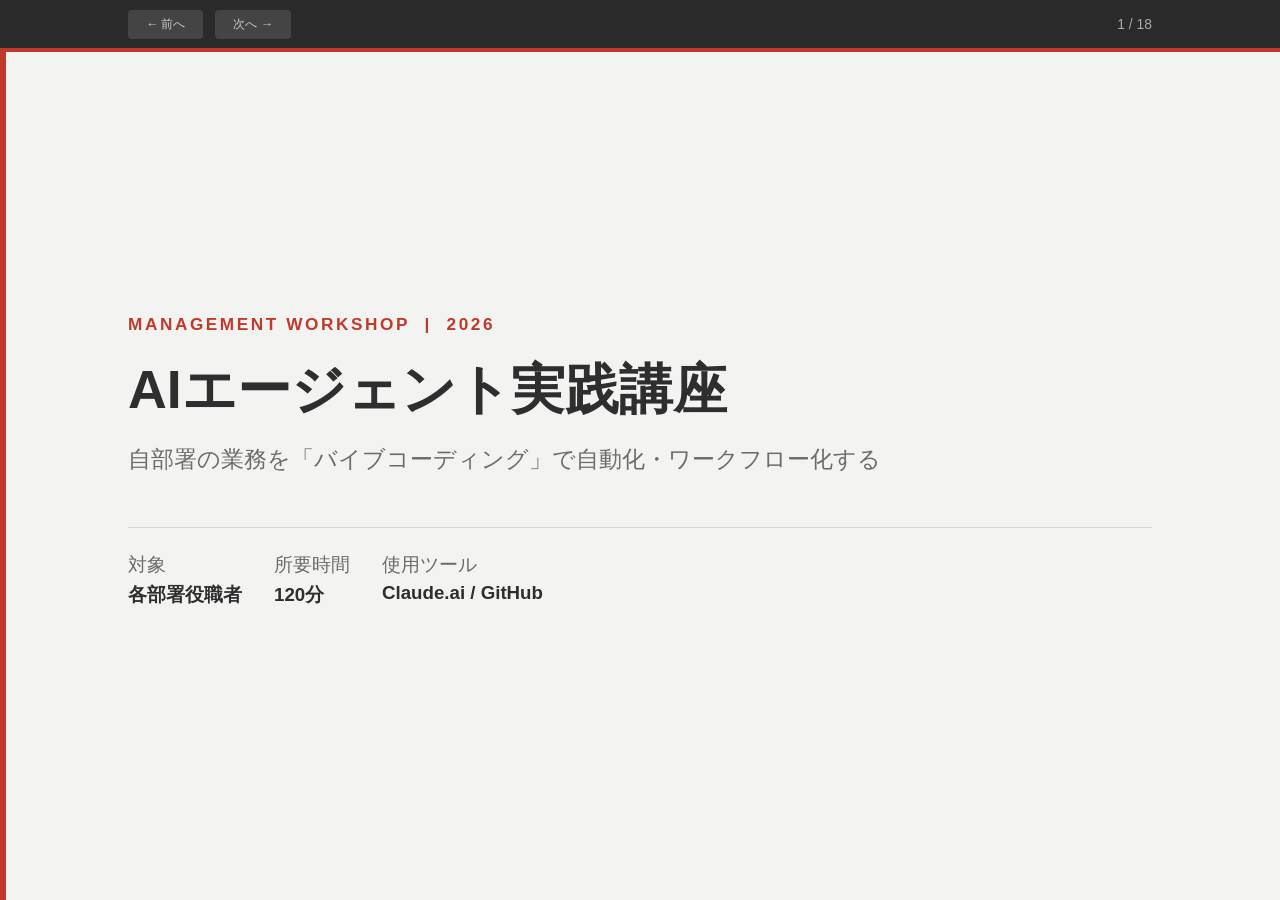
==== commit c9125b83: "全画面化・フォント相対サイズ化・SLIDE7図レイアウト調整 - スライドを100vw/100vh対応の全画面表示に変更 - ナビバーを上部固定（sticky）に変更 - 全フォントサイズをpxからe" ====
--- a/slides.html
+++ b/slides.html
@@ -18,8 +18,12 @@
       --border:  #D8D5D0;
     }
 
+    html, body {
+      height: 100%;
+    }
+
     body {
-      background: #1a1a1a;
+      background: var(--bg);
       font-family: "Hiragino Sans", "Hiragino Kaku Gothic ProN", "Noto Sans JP", sans-serif;
       color: var(--text);
     }
@@ -27,13 +31,14 @@
     /* ===== スライド共通 ===== */
     .slide {
       display: none;
-      width: 960px;
-      min-height: 540px;
-      margin: 40px auto;
+      width: 100%;
+      min-height: calc(100vh - 48px);
+      margin: 0;
       background: var(--bg);
       position: relative;
-      overflow: hidden;
-      padding: 56px 64px;
+      overflow-y: auto;
+      padding: 4vw 10vw 6vw;
+      font-size: clamp(16px, 1.68vw, 22px); /* ベースフォントサイズ（全子要素はemで相対指定） */
     }
     .slide.active { display: flex; flex-direction: column; justify-content: center; }
 
@@ -48,22 +53,27 @@
 
     /* ===== ナビゲーション ===== */
     #nav {
-      width: 960px;
-      margin: 0 auto 16px;
+      width: 100%;
+      height: 48px;
+      padding: 0 10vw;
+      position: sticky;
+      top: 0;
+      z-index: 100;
+      background: #2a2a2a;
       display: flex;
       align-items: center;
       gap: 12px;
       color: #aaa;
-      font-size: 13px;
+      font-size: 0.87em;
     }
     #nav button {
-      background: #333;
+      background: #444;
       color: #ccc;
       border: none;
       padding: 6px 18px;
       border-radius: 4px;
       cursor: pointer;
-      font-size: 13px;
+      font-size: 0.87em;
       transition: background 0.15s;
     }
     #nav button:hover { background: var(--accent); color: #fff; }
@@ -74,7 +84,7 @@
       background: var(--bg);
     }
     .slide-title .eyebrow {
-      font-size: 12px;
+      font-size: 0.8em;
       letter-spacing: 0.15em;
       text-transform: uppercase;
       color: var(--accent);
@@ -82,14 +92,14 @@
       margin-bottom: 20px;
     }
     .slide-title h1 {
-      font-size: 38px;
+      font-size: 2.5em;
       font-weight: 700;
       line-height: 1.3;
       color: var(--text);
       margin-bottom: 16px;
     }
     .slide-title .subtitle {
-      font-size: 16px;
+      font-size: 1.05em;
       color: var(--sub);
       margin-bottom: 48px;
       line-height: 1.7;
@@ -101,12 +111,12 @@
       padding-top: 24px;
     }
     .slide-title .meta-item {
-      font-size: 13px;
+      font-size: 0.87em;
       color: var(--sub);
     }
     .slide-title .meta-item span {
       display: block;
-      font-size: 15px;
+      font-size: 1em;
       font-weight: 600;
       color: var(--text);
       margin-top: 4px;
@@ -123,21 +133,21 @@
       background: var(--bg-alt);
     }
     .slide-section .section-number {
-      font-size: 11px;
+      font-size: 0.73em;
       letter-spacing: 0.2em;
       color: var(--accent);
       font-weight: 700;
       margin-bottom: 16px;
     }
     .slide-section h2 {
-      font-size: 40px;
+      font-size: 2.67em;
       font-weight: 700;
       color: var(--text);
       line-height: 1.3;
       margin-bottom: 20px;
     }
     .slide-section .section-desc {
-      font-size: 15px;
+      font-size: 1em;
       color: var(--sub);
       line-height: 1.8;
       max-width: 600px;
@@ -146,7 +156,7 @@
       display: inline-block;
       background: var(--accent);
       color: #fff;
-      font-size: 12px;
+      font-size: 0.8em;
       font-weight: 600;
       padding: 4px 14px;
       border-radius: 2px;
@@ -155,7 +165,7 @@
 
     /* ===== コンテンツスライド共通 ===== */
     .slide-content h2 {
-      font-size: 22px;
+      font-size: 1.47em;
       font-weight: 700;
       color: var(--text);
       margin-bottom: 28px;
@@ -163,7 +173,7 @@
       border-bottom: 1px solid var(--border);
     }
     .slide-content h3 {
-      font-size: 15px;
+      font-size: 1em;
       font-weight: 700;
       color: var(--accent);
       margin-bottom: 10px;
@@ -179,13 +189,13 @@
       border-radius: 0 4px 4px 0;
     }
     .quote-block p {
-      font-size: 18px;
+      font-size: 1.2em;
       font-weight: 600;
       color: var(--text);
       line-height: 1.7;
     }
     .quote-block .quote-sub {
-      font-size: 14px;
+      font-size: 0.93em;
       color: var(--sub);
       margin-top: 12px;
       font-weight: 400;
@@ -200,7 +210,7 @@
       gap: 14px;
     }
     .bullet-list li {
-      font-size: 15px;
+      font-size: 1em;
       color: var(--text);
       line-height: 1.7;
       display: flex;
@@ -222,7 +232,7 @@
     table {
       width: 100%;
       border-collapse: collapse;
-      font-size: 14px;
+      font-size: 0.93em;
     }
     thead tr {
       background: var(--text);
@@ -232,7 +242,7 @@
       padding: 10px 16px;
       text-align: left;
       font-weight: 600;
-      font-size: 13px;
+      font-size: 0.87em;
     }
     tbody tr { border-bottom: 1px solid var(--border); }
     tbody tr:nth-child(even) { background: var(--bg-alt); }
@@ -242,7 +252,7 @@
       display: inline-block;
       background: var(--accent);
       color: #fff;
-      font-size: 11px;
+      font-size: 0.73em;
       padding: 2px 8px;
       border-radius: 2px;
       white-space: nowrap;
@@ -261,14 +271,14 @@
       border: 1px solid var(--border);
     }
     .col-card h3 {
-      font-size: 13px;
+      font-size: 0.87em;
       color: var(--accent);
       font-weight: 700;
       margin-bottom: 10px;
       letter-spacing: 0.05em;
     }
     .col-card p, .col-card li {
-      font-size: 14px;
+      font-size: 0.93em;
       color: var(--sub);
       line-height: 1.75;
     }
@@ -295,12 +305,12 @@
       align-items: flex-start;
     }
     .step-number {
-      width: 32px;
-      height: 32px;
+      width: 2em;
+      height: 2em;
       background: var(--accent);
       color: #fff;
       border-radius: 50%;
-      font-size: 14px;
+      font-size: 0.93em;
       font-weight: 700;
       display: flex;
       align-items: center;
@@ -308,13 +318,13 @@
       flex-shrink: 0;
     }
     .step-body h3 {
-      font-size: 15px;
+      font-size: 1em;
       font-weight: 700;
       color: var(--text);
       margin-bottom: 4px;
     }
     .step-body p {
-      font-size: 13px;
+      font-size: 0.87em;
       color: var(--sub);
       line-height: 1.7;
     }
@@ -331,7 +341,7 @@
     .hitl-box {
       padding: 10px 15px;
       border-radius: 4px;
-      font-size: 13px;
+      font-size: 0.87em;
       font-weight: 600;
       text-align: center;
       white-space: nowrap;
@@ -344,12 +354,12 @@
     .hitl-check {
       background: var(--accent);
       color: #fff;
-      font-size: 12px;
+      font-size: 0.8em;
       font-weight: 700;
     }
     .hitl-arrow {
       color: var(--border);
-      font-size: 20px;
+      font-size: 1.33em;
       padding: 0 8px;
       flex-shrink: 0;
     }
@@ -358,12 +368,12 @@
       color: #fff;
       padding: 10px 18px;
       border-radius: 4px;
-      font-size: 13px;
+      font-size: 0.87em;
       font-weight: 700;
       white-space: nowrap;
     }
     .hitl-dots {
-      font-size: 18px;
+      font-size: 1.2em;
       color: var(--border);
       padding: 0 4px;
       letter-spacing: 2px;
@@ -376,7 +386,7 @@
       border-left: 4px solid var(--accent);
       padding: 14px 20px;
       border-radius: 0 4px 4px 0;
-      font-size: 14px;
+      font-size: 0.93em;
       color: var(--text);
       line-height: 1.7;
       margin-top: 20px;
@@ -385,7 +395,7 @@
 
     /* ===== まとめスライド ===== */
     .slide-ending h2 {
-      font-size: 26px;
+      font-size: 1.73em;
       font-weight: 700;
       color: var(--text);
       margin-bottom: 32px;
@@ -403,14 +413,14 @@
       border-radius: 0 0 4px 4px;
     }
     .closing-card .card-label {
-      font-size: 15px;
+      font-size: 1em;
       color: var(--accent);
       font-weight: 700;
       letter-spacing: 0.1em;
       margin-bottom: 8px;
     }
     .closing-card p {
-      font-size: 13px;
+      font-size: 0.87em;
       color: var(--sub);
       line-height: 1.7;
     }
@@ -419,7 +429,7 @@
     @media print {
       body { background: #fff; }
       #nav { display: none; }
-      .slide { display: flex !important; page-break-after: always; margin: 0; width: 100%; }
+      .slide { display: flex !important; page-break-after: always; margin: 0; width: 100%; min-height: 100vh; padding: 56px 10%; }
     }
   </style>
 </head>
@@ -466,7 +476,7 @@
 
 <!-- ===== SLIDE 3: タイムテーブル ===== -->
 <div class="slide slide-content">
-  <h2>タイムテーブル（全120分）</h2>
+  <h2>目次</h2>
   <table>
     <thead>
       <tr>
@@ -478,12 +488,12 @@
     <tbody>
       <tr>
         <td class="td-time">前半</td>
-        <td><span class="td-label">1</span>&nbsp; イントロダクション</td>
+        <td><span class="td-label">1</span>&nbsp; イントロ</td>
         <td>AIの組織利用、マネジメントとの関連、バイブコーディングとは</td>
       </tr>
       <tr>
         <td></td>
-        <td><span class="td-label">2</span>&nbsp; デモンストレーション</td>
+        <td><span class="td-label">2</span>&nbsp; デモ/td>
         <td>Claudeとのキャッチボール実演、GitHubへの保存手順</td>
       </tr>
       <tr>
@@ -506,7 +516,7 @@
   <div class="time-badge">15分</div>
   <h2>イントロダクション</h2>
   <p class="section-desc">
-    AIエージェントの現在地を理解し、仕事のマネジメントの一環として「業務の再現性」をどう作るかを考える。
+    AIエージェントの現在地を理解し、<br>仕事のマネジメントの一環として<br>「業務の再現性」をどう作るかを考える。
   </p>
 </div>
 
@@ -578,8 +588,7 @@
   <div style="display:flex; align-items:center; gap:16px; margin: 24px 0 20px;">
 
     <!-- 3つの小ブロック -->
-    <div style="display:flex; flex-direction:column; gap:10px; flex:1;">
-      
+    <div style="display:flex; flex-direction:column; justify-content:center; gap:10px; flex:2;">
       <div style="display:flex; align-items:center; gap:8px;">
         <div class="hitl-box hitl-task" style="flex:1; text-align:center;">小さな自動化</div>
         <div class="hitl-arrow">&#8594;</div>
@@ -595,20 +604,20 @@
         <div class="hitl-arrow">&#8594;</div>
         <div class="hitl-box hitl-check" style="flex:1; text-align:center;">人間が確認</div>
       </div>
-      <div style="font-size:11px; color:var(--accent); font-weight:700; letter-spacing:0.08em; margin-bottom:2px;">
+      <div style="font-size:0.75em; color:var(--accent); font-weight:700; letter-spacing:0.08em; margin-top:2px;">
         ※ 人間が確認を挟む工程を「ヒューマンインザループ」と呼ぶ
       </div>
     </div>
 
     <!-- 統合の矢印 -->
-    <div style="display:flex; flex-direction:column; align-items:center; gap:2px; color:var(--border); font-size:22px; line-height:1;">
+    <div style="display:flex; flex-direction:column; align-items:center; gap:4px; color:var(--border); font-size:1.4em; line-height:1; flex-shrink:0;">
       <span>&#8599;</span>
       <span>&#8594;</span>
       <span>&#8600;</span>
     </div>
 
     <!-- 大きな自動化 -->
-    <div class="hitl-box hitl-result" style="padding: 24px 20px; font-size:15px; white-space:nowrap;">
+    <div class="hitl-box hitl-result" style="flex:1; display:flex; align-items:center; justify-content:center; font-size:1.2em; min-height:8em;">
       大きな<br>自動化
     </div>
 
